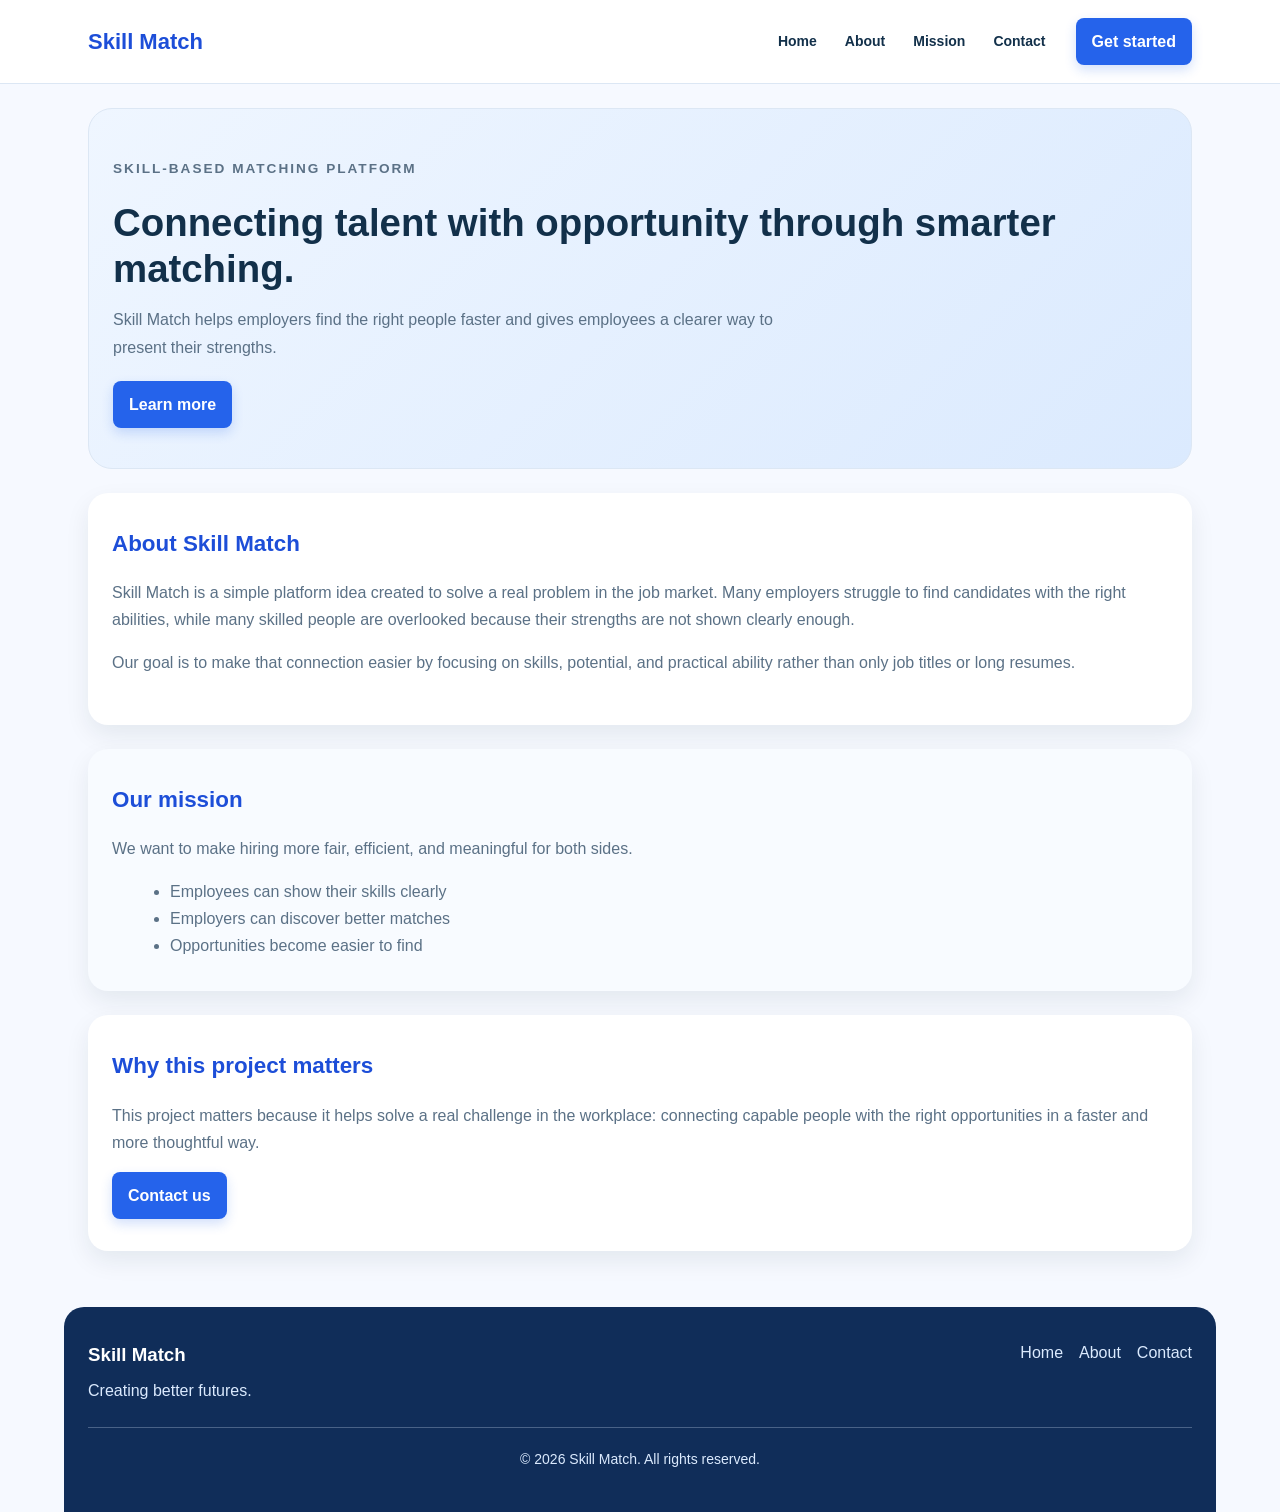
==== about.html @ 338736c4 "commiting about page and customized styling using css" ====
<!DOCTYPE html>
<html lang="en">
<head>
    <meta charset="UTF-8">
    <meta name="viewport" content="width=device-width, initial-scale=1.0">
    <title>About Us | Skill Match</title>
    <link rel="stylesheet" href="stylingAB.css">
</head>
<body class="about-page">
    <header class="site-header">
        <nav class="navbar">
            <a class="site-logo" href="#home">Skill Match</a>
            <ul class="nav-links">
                <li><a href="#home">Home</a></li>
                <li><a href="#about">About</a></li>
                <li><a href="#mission">Mission</a></li>
                <li><a href="#contact">Contact</a></li>
            </ul>
            <div class="nav-actions">
                <a class="btn" href="#contact">Get started</a>
            </div>
        </nav>
    </header>

    <main class="impact-content">
        <section class="hero-section" id="home">
            <p class="eyebrow">Skill-based matching platform</p>
            <h1>Connecting talent with opportunity through smarter matching.</h1>
            <p>
                Skill Match helps employers find the right people faster and gives employees a clearer way to present their strengths.
            </p>
            <a class="btn" href="#about">Learn more</a>
        </section>

        <section class="impact-section" id="about">
            <h2>About Skill Match</h2>
            <p>
                Skill Match is a simple platform idea created to solve a real problem in the job market.
                Many employers struggle to find candidates with the right abilities, while many skilled people are overlooked because their strengths are not shown clearly enough.
            </p>
            <p>
                Our goal is to make that connection easier by focusing on skills, potential, and practical ability rather than only job titles or long resumes.
            </p>
        </section>

        <section class="impact-section alt-section" id="mission">
            <h2>Our mission</h2>
            <p>
                We want to make hiring more fair, efficient, and meaningful for both sides.
            </p>
            <ul>
                <li>Employees can show their skills clearly</li>
                <li>Employers can discover better matches</li>
                <li>Opportunities become easier to find</li>
            </ul>
        </section>

        <section class="impact-section" id="contact">
            <h2>Why this project matters</h2>
            <p>
                This project matters because it helps solve a real challenge in the workplace: connecting capable people with the right opportunities in a faster and more thoughtful way.
            </p>
            <a class="btn" href="mailto:contact@skillmatch.com">Contact us</a>
        </section>
    </main>

    <footer class="site-footer">
        <div>
            <h3>Skill Match</h3>
            <p>Creating better futures.</p>
        </div>

        <div class="footer-links">
            <a href="#home">Home</a>
            <a href="#about">About</a>
            <a href="#contact">Contact</a>
        </div>

        <p class="copyright">© 2026 Skill Match. All rights reserved.</p>
    </footer>
</body>
</html>
---- stylingAB.css ----
:root {
  --page: #f6f9ff;
  --surface: #ffffff;
  --text: #12304a;
  --muted: #5b7186;
  --blue: #2563eb;
  --blue-dark: #1d4ed8;
  --line: #dce7f4;
  --shadow: 0 10px 24px rgba(16, 32, 56, 0.08);
}

* {
  box-sizing: border-box;
}

body.about-page {
  margin: 0;
  font-family: Arial, Helvetica, sans-serif;
  line-height: 1.7;
  color: var(--text);
  background: var(--page);
}

.site-header {
  position: sticky;
  top: 0;
  z-index: 100;
  background: rgba(255, 255, 255, 0.95);
  border-bottom: 1px solid var(--line);
  backdrop-filter: blur(8px);
}

.navbar {
  max-width: 1152px;
  margin: 0 auto;
  padding: 18px 24px;
  display: flex;
  align-items: center;
  gap: 20px;
  flex-wrap: wrap;
}

.site-logo {
  color: var(--blue-dark);
  font-size: 22px;
  font-weight: 800;
  text-decoration: none;
}

.nav-links,
.nav-actions {
  display: flex;
  align-items: center;
  gap: 8px;
  margin: 0;
  padding: 0;
}

.nav-links {
  list-style: none;
  margin-left: auto;
}

.nav-links a {
  display: block;
  padding: 8px 10px;
  color: var(--text);
  font-size: 14px;
  font-weight: 600;
  text-decoration: none;
  border-radius: 8px;
}

.nav-links a:hover {
  background: var(--line);
  color: var(--blue-dark);
}

.btn {
  display: inline-block;
  padding: 10px 16px;
  color: white;
  background: var(--blue);
  border-radius: 8px;
  box-shadow: 0 5px 12px rgba(37, 99, 235, 0.2);
  font-weight: 700;
  text-decoration: none;
  transition: transform 0.2s ease, background 0.2s ease;
}

.btn:hover {
  background: var(--blue-dark);
  transform: translateY(-2px);
}

.impact-content {
  max-width: 1152px;
  margin: 0 auto;
  padding: 24px;
}

.hero-section {
  padding: 48px 24px 40px;
  background: linear-gradient(135deg, #eff6ff, #dbeafe);
  border-radius: 24px;
  border: 1px solid var(--line);
}

.eyebrow {
  margin: 0 0 10px;
  color: var(--blue);
  text-transform: uppercase;
  letter-spacing: 2px;
  font-weight: 700;
  font-size: 0.85rem;
}

.hero-section h1 {
  margin: 0 0 14px;
  font-size: clamp(1.8rem, 3vw, 2.6rem);
  line-height: 1.2;
}

.hero-section p {
  max-width: 680px;
  margin: 0 0 20px;
  color: var(--muted);
}

.impact-section {
  padding: 32px 24px;
  margin-top: 24px;
  background: var(--surface);
  border-radius: 20px;
  box-shadow: var(--shadow);
}

.alt-section {
  background: #f8fbff;
}

.impact-section h2 {
  margin: 0 0 12px;
  color: var(--blue-dark);
  font-size: 1.4rem;
}

.impact-section p,
.impact-section li {
  color: var(--muted);
}

.impact-section ul {
  margin: 12px 0 0 18px;
}

.site-footer {
  display: flex;
  flex-wrap: wrap;
  justify-content: space-between;
  gap: 24px;
  padding: 32px 24px 40px;
  margin: 32px auto 0;
  max-width: 1152px;
  color: #dbeafe;
  background: #102d59;
  border-radius: 20px 20px 0 0;
}

.site-footer h3 {
  margin: 0 0 8px;
  color: white;
}

.site-footer div > p {
  max-width: 320px;
  margin: 0;
  line-height: 1.5;
}

.footer-links {
  display: flex;
  flex-wrap: wrap;
  align-items: flex-start;
  gap: 16px;
}

.footer-links a {
  color: #dbeafe;
  text-decoration: none;
}

.footer-links a:hover {
  color: white;
  text-decoration: underline;
}

.copyright {
  width: 100%;
  margin: 0;
  padding-top: 20px;
  border-top: 1px solid rgba(219, 234, 254, 0.28);
  font-size: 14px;
  text-align: center;
}

@media (max-width: 768px) {
  .navbar {
    padding: 16px 18px;
  }

  .nav-links {
    margin-left: 0;
    width: 100%;
  }

  .impact-content {
    padding: 16px;
  }

  .hero-section,
  .impact-section {
    padding: 24px 18px;
  }

  .site-footer {
    padding: 24px 18px 32px;
  }
}
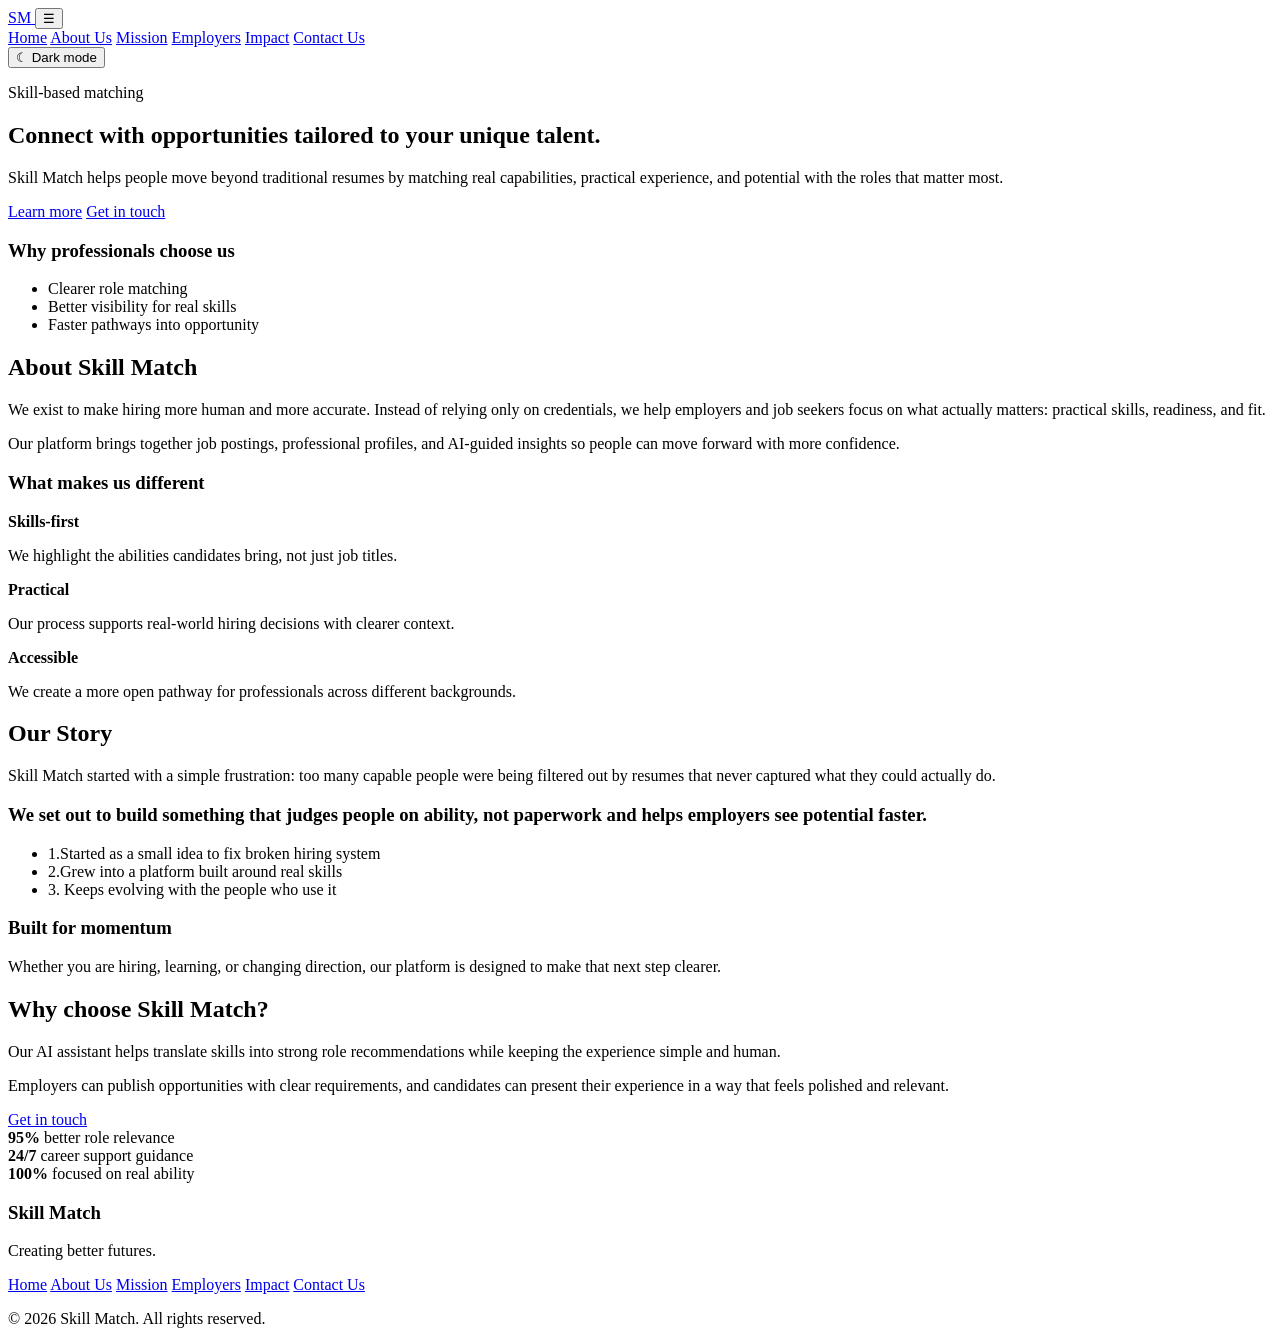
==== commit aa6791d3: "improved" ====
--- a/about.html
+++ b/about.html
@@ -1,66 +1,137 @@
 <!DOCTYPE html>
 <html lang="en">
+
 <head>
     <meta charset="UTF-8">
     <meta name="viewport" content="width=device-width, initial-scale=1.0">
     <title>About Us | Skill Match</title>
-    <link rel="stylesheet" href="stylingAB.css">
+
+    <!-- Base stylesheet with shared styles for all pages -->
+    <link rel="stylesheet" href="base.css">
+
+    <!-- Page-specific stylesheet for about page -->
+    <link rel="stylesheet" href="about.css">
+    <link rel="stylesheet" href="theme.css">
+
+    <link rel="icon"
+        href="data:image/svg+xml,%3Csvg xmlns='http://www.w3.org/2000/svg' viewBox='0 0 24 24'%3E%3Crect width='24' height='24' rx='6' fill='%232563EB'/%3E%3Ctext x='12' y='16' font-family='Arial' font-size='11' font-weight='700' fill='white' text-anchor='middle'%3ESM%3C/text%3E%3C/svg%3E">
 </head>
+
 <body class="about-page">
-    <header class="site-header">
-        <nav class="navbar">
-            <a class="site-logo" href="#home">Skill Match</a>
-            <ul class="nav-links">
-                <li><a href="#home">Home</a></li>
-                <li><a href="#about">About</a></li>
-                <li><a href="#mission">Mission</a></li>
-                <li><a href="#contact">Contact</a></li>
-            </ul>
-            <div class="nav-actions">
-                <a class="btn" href="#contact">Get started</a>
-            </div>
-        </nav>
+    <header>
+        <div class="header-inner">
+            <a class="logo" href="index.html">
+                <span class="logo-mark">SM</span>
+                
+            </a>
+            <button class="nav-toggle" id="navToggle" aria-expanded="false" aria-controls="siteNav"
+                aria-label="Toggle menu">&#9776;</button>
+            <nav id="siteNav">
+                <a href="index.html">Home</a>
+                <a href="about.html" class="active">About Us</a>
+                <a href="mission.html">Mission</a>
+                <a href="company.html">Employers</a>
+                <a href="impact.html">Impact</a>
+                <a href="contact.html">Contact Us</a>
+            </nav>
+            <button class="theme-toggle" id="themeToggle" type="button" aria-label="Switch to dark mode">
+                <span aria-hidden="true">&#9790;</span>
+                <span class="theme-label">Dark mode</span>
+            </button>
+        </div>
     </header>
 
-    <main class="impact-content">
+    <main>
         <section class="hero-section" id="home">
-            <p class="eyebrow">Skill-based matching platform</p>
-            <h1>Connecting talent with opportunity through smarter matching.</h1>
-            <p>
-                Skill Match helps employers find the right people faster and gives employees a clearer way to present their strengths.
-            </p>
-            <a class="btn" href="#about">Learn more</a>
+            <div class="hero-copy">
+                <p class="eyebrow">Skill-based matching</p>
+                <h1>Connect with opportunities tailored to your unique talent.</h1>
+                <p>Skill Match helps people move beyond traditional resumes by matching real capabilities, practical experience, and potential with the roles that matter most.</p>
+                <div class="hero-actions">
+                    <a class="btn btn-primary" href="#about">Learn more</a>
+                    <a class="btn btn-outline" href="contact.html">Get in touch</a>
+                </div>
+            </div>
+            <div class="hero-panel">
+                <h3>Why professionals choose us</h3>
+                <ul>
+                    <li>Clearer role matching</li>
+                    <li>Better visibility for real skills</li>
+                    <li>Faster pathways into opportunity</li>
+                </ul>
+            </div>
         </section>
 
         <section class="impact-section" id="about">
-            <h2>About Skill Match</h2>
-            <p>
-                Skill Match is a simple platform idea created to solve a real problem in the job market.
-                Many employers struggle to find candidates with the right abilities, while many skilled people are overlooked because their strengths are not shown clearly enough.
-            </p>
-            <p>
-                Our goal is to make that connection easier by focusing on skills, potential, and practical ability rather than only job titles or long resumes.
-            </p>
+            <div class="section-layout">
+                <div class="section-text">
+                    <h2>About Skill Match</h2>
+                    <p>We exist to make hiring more human and more accurate. Instead of relying only on credentials, we help employers and job seekers focus on what actually matters: practical skills, readiness, and fit.</p>
+                    <p>Our platform brings together job postings, professional profiles, and AI-guided insights so people can move forward with more confidence.</p>
+                </div>
+                <div class="section-card">
+                    <h3>What makes us different</h3>
+                    <div class="feature-list">
+                        <div class="feature-item">
+                            <strong>Skills-first</strong>
+                            <p>We highlight the abilities candidates bring, not just job titles.</p>
+                        </div>
+                        <div class="feature-item">
+                            <strong>Practical</strong>
+                            <p>Our process supports real-world hiring decisions with clearer context.</p>
+                        </div>
+                        <div class="feature-item">
+                            <strong>Accessible</strong>
+                            <p>We create a more open pathway for professionals across different backgrounds.</p>
+                        </div>
+                    </div>
+                </div>
+            </div>
         </section>
 
         <section class="impact-section alt-section" id="mission">
-            <h2>Our mission</h2>
-            <p>
-                We want to make hiring more fair, efficient, and meaningful for both sides.
-            </p>
-            <ul>
-                <li>Employees can show their skills clearly</li>
-                <li>Employers can discover better matches</li>
-                <li>Opportunities become easier to find</li>
-            </ul>
+            <div class="section-layout reverse">
+                <div class="section-text">
+                    <h2>Our Story</h2>
+                    <p>Skill Match started with a simple frustration: too many capable people were being filtered out by resumes that never captured what they could actually do.</p> 
+
+                    <h3>We set out to build something that judges people on ability, not paperwork and helps employers see potential faster.</h3>
+                    <ul>
+                        <li>1.Started as a small idea to fix broken hiring system</li>
+                        <li>2.Grew into a platform built around real skills</li>
+                        <li>3. Keeps evolving with the people who use it</li>
+                    </ul>
+                </div>
+                <div class="section-card highlight-card">
+                    <h3>Built for momentum</h3>
+                    <p>Whether you are hiring, learning, or changing direction, our platform is designed to make that next step clearer.</p>
+                </div>
+            </div>
         </section>
 
         <section class="impact-section" id="contact">
-            <h2>Why this project matters</h2>
-            <p>
-                This project matters because it helps solve a real challenge in the workplace: connecting capable people with the right opportunities in a faster and more thoughtful way.
-            </p>
-            <a class="btn" href="mailto:contact@skillmatch.com">Contact us</a>
+            <div class="section-layout">
+                <div class="section-text">
+                    <h2>Why choose Skill Match?</h2>
+                    <p>Our AI assistant helps translate skills into strong role recommendations while keeping the experience simple and human.</p>
+                    <p>Employers can publish opportunities with clear requirements, and candidates can present their experience in a way that feels polished and relevant.</p>
+                    <a class="btn btn-primary" href="contact.html">Get in touch</a>
+                </div>
+                <div class="section-card stats-card">
+                    <div class="stat-item">
+                        <strong>95%</strong>
+                        <span>better role relevance</span>
+                    </div>
+                    <div class="stat-item">
+                        <strong>24/7</strong>
+                        <span>career support guidance</span>
+                    </div>
+                    <div class="stat-item">
+                        <strong>100%</strong>
+                        <span>focused on real ability</span>
+                    </div>
+                </div>
+            </div>
         </section>
     </main>
 
@@ -71,12 +142,19 @@
         </div>
 
         <div class="footer-links">
-            <a href="#home">Home</a>
-            <a href="#about">About</a>
-            <a href="#contact">Contact</a>
+            <a href="index.html">Home</a>
+            <a href="about.html">About Us</a>
+            <a href="mission.html">Mission</a>
+            <a href="company.html">Employers</a>
+            <a href="impact.html">Impact</a>
+            <a href="contact.html">Contact Us</a>
         </div>
 
         <p class="copyright">© 2026 Skill Match. All rights reserved.</p>
     </footer>
+
+    <script src="about.js"></script>
+    <script src="theme.js"></script>
 </body>
-</html>
+
+</html>
